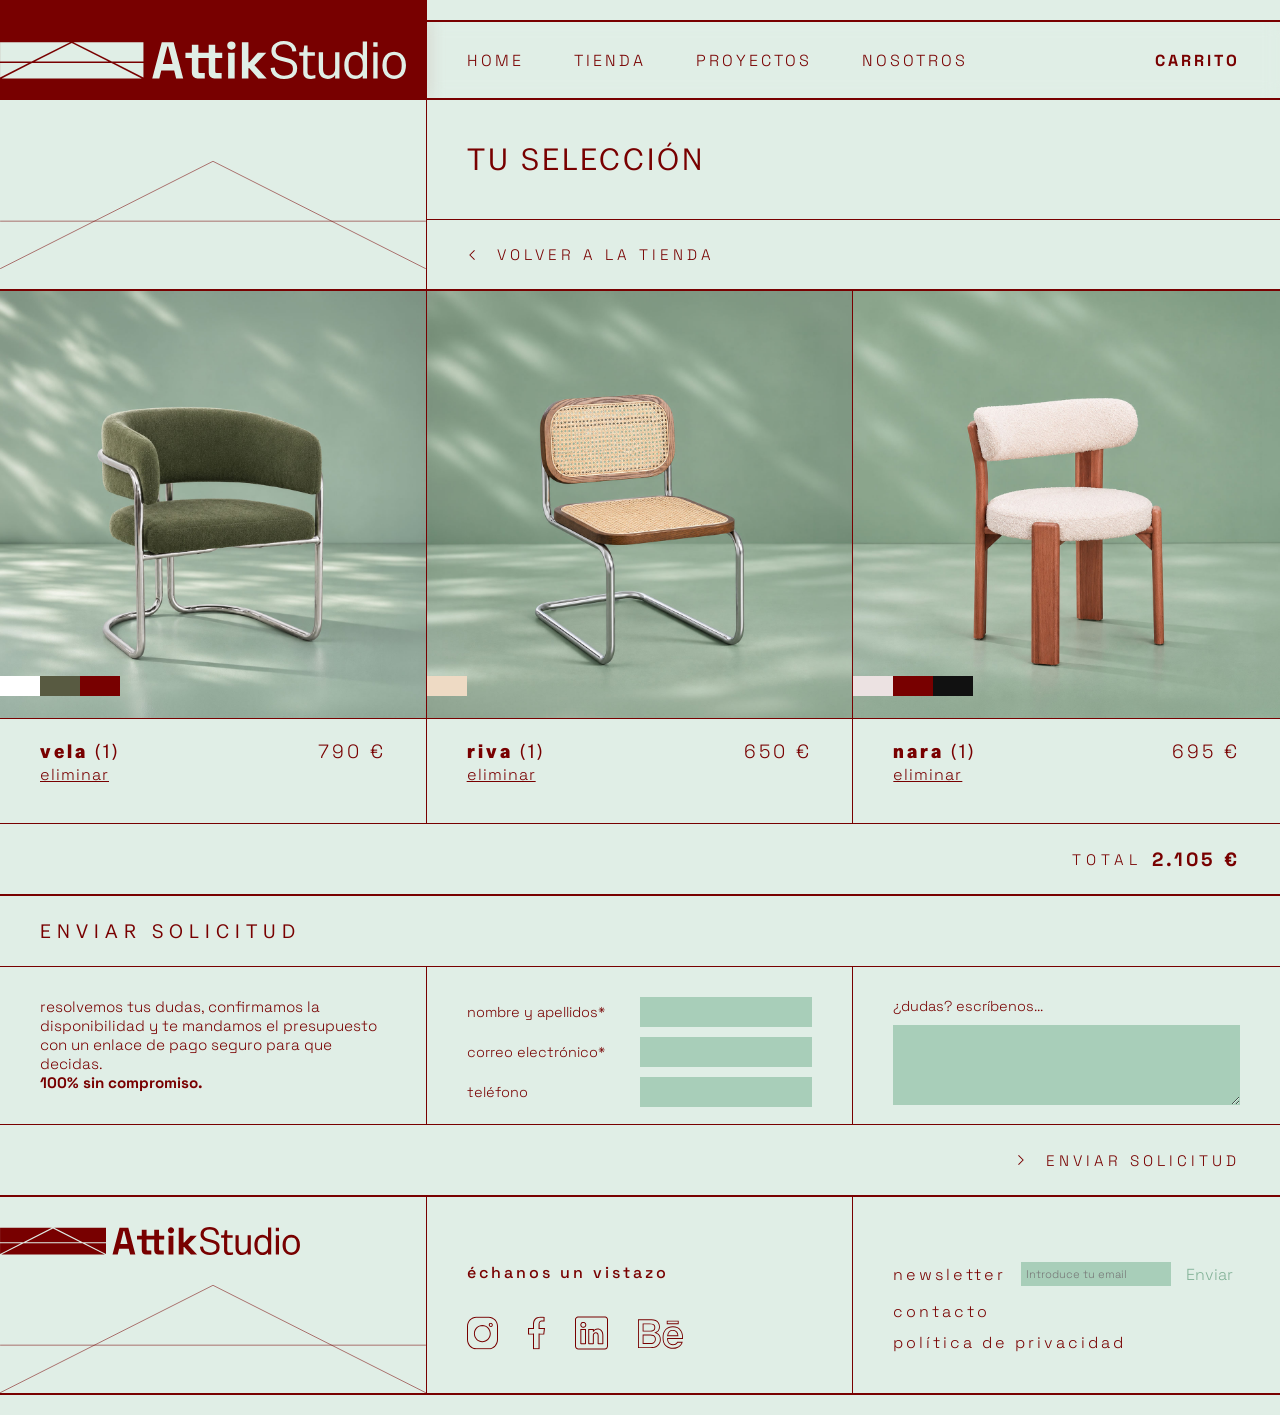
==== carrito.html @ 29d855f7 "Initial commit" ====
<!DOCTYPE html>
<html lang="en">

<head>
    <meta charset="UTF-8">
    <meta name="viewport" content="width=device-width, initial-scale=1.0">
    <title>Document</title>
    <link rel="stylesheet" href="css/carrito.css">

    <link rel="preconnect" href="https://fonts.googleapis.com">
    <link rel="preconnect" href="https://fonts.gstatic.com" crossorigin>
    <link
        href="https://fonts.googleapis.com/css2?family=Space+Grotesk:wght@300..700&family=Special+Gothic:wght@400..700&display=swap"
        rel="stylesheet">
</head>

<body>

    <!-- CABEZERA -->

    <header class="Header">
        <a href="index.html" class="Header-a">
            <img src="assets/Logo_AttikStudio_Negative.svg" alt="AttikStudio Logo" loading="lazy" class="Header-img">
        </a>

        <nav class="Header-nav">

            <button class="Hamburger" aria-label="Abrir menú" aria-expanded="false">
                <span class="Line"></span>
                <span class="Line"></span>
                <span class="Line"></span>
            </button>
            <ul class="Header-ulLeft">
                <li class="Header-liLeft">
                    <a href="index.html" class="Header-aLeft">Home</a>
                    <a href="tienda.html" class="Header-aLeft">Tienda</a>
                    <a href="proyectos.html" class="Header-aLeft">Proyectos</a>
                    <a href="nosotros.html" class="Header-aLeft">Nosotros</a>
                </li>
            </ul>
            <ul class="Header-ulRight">
                <li class="Header-liRight">
                    <a href="carrito.html" class="Header-aRight Header-aRight--bold">Carrito</a>
                </li>
            </ul>
        </nav>
    </header>

    <main>

        <!-- CABECERA PRODUCTOS SELECCIONADOS -->

        <div class="SelectedProducts-header">
            <div class="SelectedProducts-headerImgWrapper">
                <img src="assets/Simbolo_AttikStudio.svg" alt="Símbolo AttikStudio" loading="lazy" class="Product-headerImg">
            </div>
            <div class="SelectedProducts-headerTextWrapper">
                <h2 class="SelectedProducts-headerH2">Tu selección</h2>
                <a href="tienda.html" class="Button">
                    <img src="assets/Arrow.svg" alt="Arrow" loading="lazy" class="Button-symbol">
                    <span class="Button-text">Volver a la tienda</span>
                </a>
            </div>
        </div>


        <!-- PRODUCTOS SELECCIONADOS -->

        <div class="Selected-section">
            <div class="SelectedSection-productWrapper">
                <article class="Product-article">
                    <div class="Product-imgWrapper">
                        <img src="assets/Vela.jpg" alt="Sillón Cromado Vela" loading="lazy" class="Product-img">
                        <div class="Product-colors">
                            <div class="Product-color Blanco"></div>
                            <div class="Product-color VerdeMusgo"></div>
                            <div class="Product-color BurdeosOscuro"></div>
                        </div>
                    </div>
                    <div class="Product-info">
                        <div class="Product-description">
                            <h3 class="Product-descriptionH3">Vela <span class="Unidades">(1)</span></h3>
                            <span class="Product-buttonDelete">Eliminar</span>
                        </div>
                        <span class="Product-span">790 €</span>
                    </div>
                </article>
                <article class="Product-article">
                    <div class="Product-imgWrapper">
                        <img src="assets/Riva.jpg" alt="Silla de Ratán Riva" loading="lazy" class="Product-img">
                        <div class="Product-colors">
                            <div class="Product-color CremaAlmendra"></div>
                        </div>
                    </div>
                    <div class="Product-info">
                        <div class="Product-description">
                            <h3 class="Product-descriptionH3">Riva <span class="Unidades">(1)</span></h3>
                            <span class="Product-buttonDelete">Eliminar</span>
                        </div>
                        <span class="Product-span">650 €</span>
                    </div>
                </article>
                <article class="Product-article">
                    <div class="Product-imgWrapper">
                        <img src="assets/Nara.jpg" alt="Sillón Tapizado Nara" loading="lazy" class="Product-img">
                        <div class="Product-colors">
                            <div class="Product-color BlancoNiebla"></div>
                            <div class="Product-color BurdeosOscuro"></div>
                            <div class="Product-color NegroCarbon"></div>
                        </div>
                    </div>
                    <div class="Product-info">
                        <div class="Product-description">
                            <h3 class="Product-descriptionH3">Nara <span class="Unidades">(1)</span></h3>
                            <span class="Product-buttonDelete">Eliminar</span>
                        </div>
                        <span class="Product-span">695 €</span>
                    </div>
                </article>
                <div class="Product-amount">
                    <span class="Product-total">Total</span>
                    <span class="Product-euros">2.105 €</span>
                </div>
            </div>
        </div>

        <!-- FORMULARIO -->

        <section class="SelectedProducts-form">
            <div class="Form-title">
                <h2 class="Form-h2">Enviar solicitud</h2>
            </div>
            <div class="Form-content">
                <div class="Form-info">
                    <p class="Form-p">
                        resolvemos tus dudas, confirmamos
                        la disponibilidad y te mandamos el
                        presupuesto con un enlace de pago
                        seguro para que decidas. <br>
                        <strong>100% sin compromiso.</strong>
                    </p>
                </div>
                <form class="Form-fields">
                    <div class="Form-field">
                        <label for="nombre">nombre y apellidos*</label>
                        <input type="text" id="nombre" name="nombre" required>
                    </div>
                    <div class="Form-field">
                        <label for="correo">correo electrónico*</label>
                        <input type="email" id="correo" name="correo" required>
                    </div>
                    <div class="Form-field">
                        <label for="telefono">teléfono</label>
                        <input type="tel" id="telefono" name="telefono">
                    </div>
                </form>
                <div class="Form-message">
                    <label for="Message">¿dudas? escríbenos...</label>
                    <textarea id="Message" name="Message"></textarea>
                </div>
            </div>

            <div class="Form-submit">
                <button class="Form-button" type="submit" form="solicitud">
                    <img src="assets/Arrow.svg" alt="Arrow" loading="lazy" class="Button-symbol">
                    <span class="Button-text">Enviar solicitud</span>
                </button>
            </div>
        </section>

    </main>

    <!-- PIE -->

    <footer class="Footer">
        <div class="Footer-logos">
            <a href="index.html">
                <img src="assets/Logo_AttikStudio_Positive.svg" alt="Logo AttikStudio" loading="lazy" class="Footer-imgLogo">
            </a>
            <img src="assets/Simbolo_AttikStudio.svg" alt="Symbol AttikStudio" loading="lazy" class="Footer-imgSymbol">
        </div>
        <div class="Footer-socials">
            <span class="Socials-span">Échanos un vistazo</span>
            <ul class="Socials-ul">
                <li class="Socials-li">
                    <a href="https://www.instagram.com" class="Socials-a" target="_blank" rel="noopener noreferrer">
                        <img src="assets/Instagram.svg" alt="Instagram" loading="lazy" class="Socials-img">
                    </a>
                </li>
                <li class="Socials-li">
                    <a href="https://www.facebook.com" class="Socials-a" target="_blank" rel="noopener noreferrer">
                        <img src="assets/Facebook.svg" alt="Facebook" loading="lazy" class="Socials-img">
                    </a>
                </li>
                <li class="Socials-li">
                    <a href="https://www.linkedin.com" class="Socials-a" target="_blank" rel="noopener noreferrer">
                        <img src="assets/Linkedin.svg" alt="Linkedin" loading="lazy" class="Socials-img">
                    </a>
                </li>
                <li class="Socials-li">
                    <a href="https://www.behance.net" class="Socials-a" target="_blank" rel="noopener noreferrer">
                        <img src="assets/Behance.svg" alt="Behance" loading="lazy" class="Socials-img">
                    </a>
                </li>
            </ul>
        </div>
        <div class="Footer-contactLegals">
            <ul class="Contact-legalsUl">
                <li class="Contact-legalsLi">
                    <form action="/suscripcion" method="POST" class="Newsletter-form">
                        <label for="email-newsletter">Newsletter</label>
                        <input type="email" id="email-newsletter" name="email" placeholder="Introduce tu email"
                            required>
                        <button type="submit">Enviar</button>
                    </form>
                </li>
                <li class="Contact-legalsLi">
                    <a href="nosotros.html" class="Contact-legalsA">Contacto</a>
                </li>
                <li class="Contact-legalsLi">
                    <a href="politica-de-privacidad.html" class="Contact-legalsA">Política de privacidad</a>
                </li>
            </ul>
        </div>
    </footer>






</body>

</html>
---- css/carrito.css ----
:root {
    scroll-behavior: smooth;
    font-size: 100%;

    --borderSubtle: 1px solid #780000;
    --borderStrong: 2px solid #780000;

}

* {
    margin: 0;
    padding: 0;
    border: 0;
    box-sizing: border-box;
}

/* RESET BÁSICO */

li {
    list-style: none;
}

a {
    display: block;
    color: inherit;
    text-decoration: none;
}

p a {
    display: inline;
}

h1,
h2,
h3,
h4,
h5,
h6,
strong,
em,
mark,
pre,
code {
    font: inherit;
}

mark {
    background-color: transparent;
}

picture,
img,
video,
iframe {
    display: block;
    max-width: 100%;
    width: 100%;
    height: initial;
}

svg {
    display: block;
    width: initial;
    height: initial;
    fill: currentColor;
}

form,
input,
select,
option,
textarea,
label,
fieldset,
legend,
button {
    display: block;
    font: inherit;
    background-color: initial;
}

fieldset {
    border: none;
}

button,
label {
    cursor: pointer;
}

body {
    background-color: #E0EEE6;
    font-family: "Space Grotesk", sans-serif;
    color: #780000;
}

h1 {
    font-family: "Special Gothic", sans-serif;
    font-size: clamp(3.65rem, 4.8vw, 6.5rem);
    font-weight: 400;
    font-style: normal;
    text-transform: uppercase;
    letter-spacing: 3px;
    line-height: 1.5;
    text-decoration: underline;
    text-decoration-thickness: 2px;
    text-underline-offset: 0.35em;
}

h2 {
    font-family: "Special Gothic", sans-serif;
    font-size: clamp(1.8rem, 2.37vw, 3.21rem);
    font-weight: 400;
    font-style: normal;
    text-transform: uppercase;
    letter-spacing: 3px;
}

h3 {
    font-family: "Special Gothic", sans-serif;
    font-size: clamp(1.2rem, 1.33vw, 1.45rem);
    font-weight: 700;
    text-transform: lowercase;
    letter-spacing: 3px;
}

h4 {
    font-family: "Space Grotesk", sans-serif;
    font-size: clamp(0.95rem, 1.05vw, 1.15rem);
    font-weight: 700;
    text-transform: lowercase;
}

p {
    font-size: clamp(0.95rem, 1.05vw, 1.15rem);
    text-transform: lowercase;
}

.Form-button {
    color: #780000;
    font-family: "Space Grotesk", sans-serif;
    font-size: clamp(0.95rem, 1.05vw, 1.15rem);
    font-weight: 300;
    text-transform: uppercase;
    letter-spacing: 4px;
    min-height: 70px;
}

.Button {
    font-family: "Space Grotesk", sans-serif;
    font-size: clamp(0.95rem, 1.05vw, 1.15rem);
    font-weight: 300;
    text-transform: uppercase;
    letter-spacing: 4px;
    min-height: 70px;
}

/* CABEZERA */

.Header {
    width: 100%;
    min-height: 100px;


    display: grid;
    grid-template-columns: 1fr 2fr;

    padding-top: 20px;


    position: sticky;
    top: 0;
    z-index: 2;
    border-bottom: 2px solid #780000;



    .Header-a {
        background-color: #780000;
        border-top: var(--borderStrong);
        border-right: var(--borderSubtle);

        display: flex;
        flex-flow: row nowrap;
        justify-content: start;
        align-items: center;

        margin-top: -20px;
        padding-top: 20px;
    }

    .Header-img {
        width: 100%;
        min-width: 400px;
        padding-right: 20px;
    }

    .Header-nav {
        width: 100%;
        min-height: 50px;
        border-top: 2px solid #780000;

        color: #780000;
        font-weight: 300;
        letter-spacing: 3px;
        text-transform: uppercase;
        backdrop-filter: blur(8px);

        display: flex;
        flex-flow: row nowrap;
        justify-content: space-between;
        align-items: center;

        padding: 0 40px;

        @media (max-width:1200px) {
            .Header-ulLeft {
                display: none;
            }

            .Hamburger {
                display: flex;
            }
        }
    }

}

.Hamburger {
    display: none;
    flex-direction: column;
    justify-content: space-between;
    width: 30px;
    height: 22px;
}

.Line {
    width: 100%;
    height: 2px;
    background-color: #780000;
}

.Header-ulLeft {}

.Header-liLeft {
    display: flex;
    flex-flow: row nowrap;
    justify-content: start;
    align-items: center;
    gap: 50px;
}

.Header-aLeft {}

.Header-ulRight {}

.Header-liRight {
    display: flex;
    flex-flow: row nowrap;
    justify-content: end;
    align-items: center;
    gap: 20px;
}

.Header-aRight {}

.Header-aRight--bold {
    font-weight: 800;
}

/* CABECERA PRODUCTOS SELECCIONADOS */

.SelectedProducts-header {
    width: 100%;
    min-height: 150px;

    display: grid;
    grid-template-columns: 1fr 2fr;

    .SelectedProducts-headerImgWrapper {
        min-width: 400px;
        position: relative;
        border-right: var(--borderSubtle);
    }

    .Product-headerImg {
        width: 100%;
        position: absolute;
        bottom: 20px;
    }

    .SelectedProducts-headerTextWrapper {
        display: grid;
        grid-template-rows: 1fr 70px;
    }

    .SelectedProducts-headerH2 {
        padding: 40px;
    }

    .Button {
        width: 100%;

        display: flex;
        flex-flow: row nowrap;
        justify-content: start;
        align-items: center;
        padding: 0 40px;
        gap: 20px;

        border-top: var(--borderSubtle);
    }

    .Button-symbol {
        width: 10px;
        height: 10px;
        rotate: 180deg;
    }

    .Button-text {}

}

/* PRODUCTOS SELECCIONADOS */

.Selected-section {
    width: 100%;
    border-top: var(--borderStrong);
}

.SelectedSection-productWrapper {
    display: grid;
    grid-template-columns: repeat(3, 1fr);
    grid-template-rows: 1fr 70px;

    >*:not(:nth-child(3n)):not(.Product-amount) {
        border-right: var(--borderSubtle);
    }

    .Product-article {

        display: grid;
        grid-template-rows: 4fr 1fr;
    }

    .Product-imgWrapper {
        position: relative;
    }

    .Product-img {
        width: 100%;
        min-height: 100%;
        background-color: white;
        object-fit: cover;
    }

    .Product-colors {
        display: flex;
        flex-flow: row nowrap;
        justify-content: start;
        align-items: center;

        position: absolute;
        bottom: 5%;
    }

    .Product-color {
        width: 40px;
        min-height: 20px;
    }

    .BlancoNiebla {
        background-color: #ECE2E2;
    }

    .BurdeosOscuro {
        background-color: #780000;
    }

    .NegroCarbon {
        background-color: #111111;
    }

    .Blanco {
        background-color: white;
    }

    .VerdeMusgo {
        background-color: #585A41;
    }

    .GrisPizarra {
        background-color: #7C7C7C;
    }

    .CremaAlmendra {
        background-color: #EEDAC4;
    }

    .OcreDorado {
        background-color: #D19A5F;
    }

    .Product-info {
        border-top: var(--borderSubtle);
        border-bottom: var(--borderSubtle);

        display: flex;
        flex-flow: row nowrap;
        justify-content: space-between;
        align-items: start;
    }

    .Product-description {
        margin: 20px 5px 20px 40px;
    }

    .Product-descriptionH3 {

        .Unidades {
            font-weight: 200;
        }
    }

    .Product-buttonDelete {
        font-weight: 200;
        letter-spacing: 1px;
        text-transform: lowercase;
        text-decoration: underline;
    }

    .Product-span {
        margin: 20px 40px 20px 5px;
        font-weight: 200;
        font-size: clamp(1.2rem, 1.33vw, 1.45rem);
        letter-spacing: 3px;
        white-space: nowrap;
    }

    .Product-amount {
        display: flex;
        flex-flow: row nowrap;
        justify-content: end;
        align-items: center;
        gap: 10px;
        margin: auto 40px;

        grid-column: span 1/-1;
    }

    .Product-total {
        font-size: clamp(0.95rem, 1.05vw, 1.15rem);
        font-weight: 100;
        text-transform: uppercase;
        letter-spacing: 5px;
    }

    .Product-euros {
        font-size: clamp(1.2rem, 1.33vw, 1.45rem);
        letter-spacing: 3px;
        font-weight: 700;
    }

}

/* FORMULARIO */

.SelectedProducts-form {

    width: 100%;
    border-top: var(--borderStrong);

    .Form-title {
        width: 100%;
        min-height: 70px;
        display: flex;
        flex-flow: row nowrap;
        justify-content: start;
        align-items: center;

        margin: auto 40px;
    }

    .Form-h2 {
        font-size: clamp(1.2rem, 1.33vw, 1.45rem);
        font-weight: 400;
        text-transform: uppercase;
        letter-spacing: 6px;
    }

    .Form-content {
        display: grid;
        grid-template-columns: repeat(3, 1fr);
        min-height: 158px;
        border-top: var(--borderSubtle);

    }

    .Form-info {
        display: flex;
        flex-flow: row nowrap;
        justify-content: start;
        align-items: start;
        padding-top: 30px;
        border-right: var(--borderSubtle);
    }

    .Form-p {
        font-weight: 300;
        padding: 0 40px;

        strong {
            font-weight: 700;
        }
    }

    .Form-fields {
        display: flex;
        flex-flow: column nowrap;
        justify-content: start;
        align-items: start;
        gap: 10px;
        padding: 30px 40px 0 40px;
        border-right: var(--borderSubtle);
    }

    .Form-field {
        width: 100%;
        font-weight: 300;
        font-size: 0.9rem;

        display: flex;
        flex-flow: row nowrap;
        justify-content: space-between;
        align-items: center;
        gap: 10px;

        input {
            width: 50%;
            min-width: 150px;
            min-height: 30px;
            background-color: #a8ceb9;
            font-size: 0.9rem;
            color: #780000;
            padding: 5px;
        }
    }

    .Form-message {
        width: 100%;

        display: flex;
        flex-flow: column nowrap;
        justify-content: start;
        align-items: start;

        padding: 30px 40px 0 40px;
        gap: 10px;

        label {
            font-size: 0.9rem;
            font-weight: 300;
        }

        textarea {
            width: 100%;
            min-height: 80px;
            background-color: #a8ceb9;
            font-size: 0.9rem;
            color: #780000;
            padding: 5px;
        }
    }

    .Form-submit {

        border-top: var(--borderSubtle);

        display: flex;
        flex-flow: row nowrap;
        justify-content: end;
        align-items: center;

        .Form-button {
            width: auto;
            min-height: 70px;

            display: flex;
            flex-flow: row nowrap;
            justify-content: end;
            align-items: center;
            margin: 0 40px;
            gap: 20px;
        }

        .Button-symbol {
            width: 10px;
            height: 10px;
        }
    }
}

/* PIE */

.Footer {
    width: 100%;
    min-height: 220px;
    border-top: var(--borderStrong);

    display: grid;
    grid-template-columns: repeat(3, 1fr);

    padding-bottom: 20px;

    .Footer-logos {
        border-right: var(--borderSubtle);
        border-bottom: var(--borderStrong);
        display: flex;
        flex-flow: column nowrap;
        justify-content: space-between;
        align-items: start;
    }

    .Footer-imgLogo {
        width: 100%;
        padding-top: 30px;
        padding-right: 20px;
    }

    .Footer-imgSymbol {
        width: 100%;
        min-height: 100px;
    }

    .Footer-socials {
        border-right: var(--borderSubtle);
        border-bottom: var(--borderStrong);

        display: flex;
        flex-flow: column nowrap;
        justify-content: end;
        align-items: start;

        gap: 30px;
    }

    .Socials-span {
        font-weight: 500;
        letter-spacing: 3px;
        text-transform: lowercase;
        margin-left: 40px;
    }

    .Socials-ul {
        display: flex;
        flex-flow: row nowrap;
        justify-content: start;
        align-items: center;
        margin: 0 0 40px 40px;
        gap: 30px;
    }

    .Socials-li {}

    .Socials-a {}

    .Socials-img {

        height: 40px;
    }

    .Footer-contactLegals {
        border-bottom: var(--borderStrong);

        display: flex;
        flex: row nowrap;
        justify-content: start;
        align-items: end;


    }

    .Contact-legalsUl {

        display: flex;
        flex-flow: column nowrap;
        justify-content: end;
        align-items: start;
        margin: 0 0 40px 40px;
        gap: 10px;
    }

    .Contact-legalsLi {
        font-weight: 300;
        letter-spacing: 3px;
        text-transform: lowercase;
    }

    .Contact-legalsA {}

    .Newsletter-form {
        display: flex;
        flex-flow: row nowrap;
        justify-content: start;
        align-items: center;

        gap: 10px;

        input {
            width: 150px;
            background-color: #a8ceb9;
            font-size: 0.7rem;
            color: #780000;
            margin: 5px;
            padding: 5px;
        }

        button {
            color: #83b298;
        }
    }
}
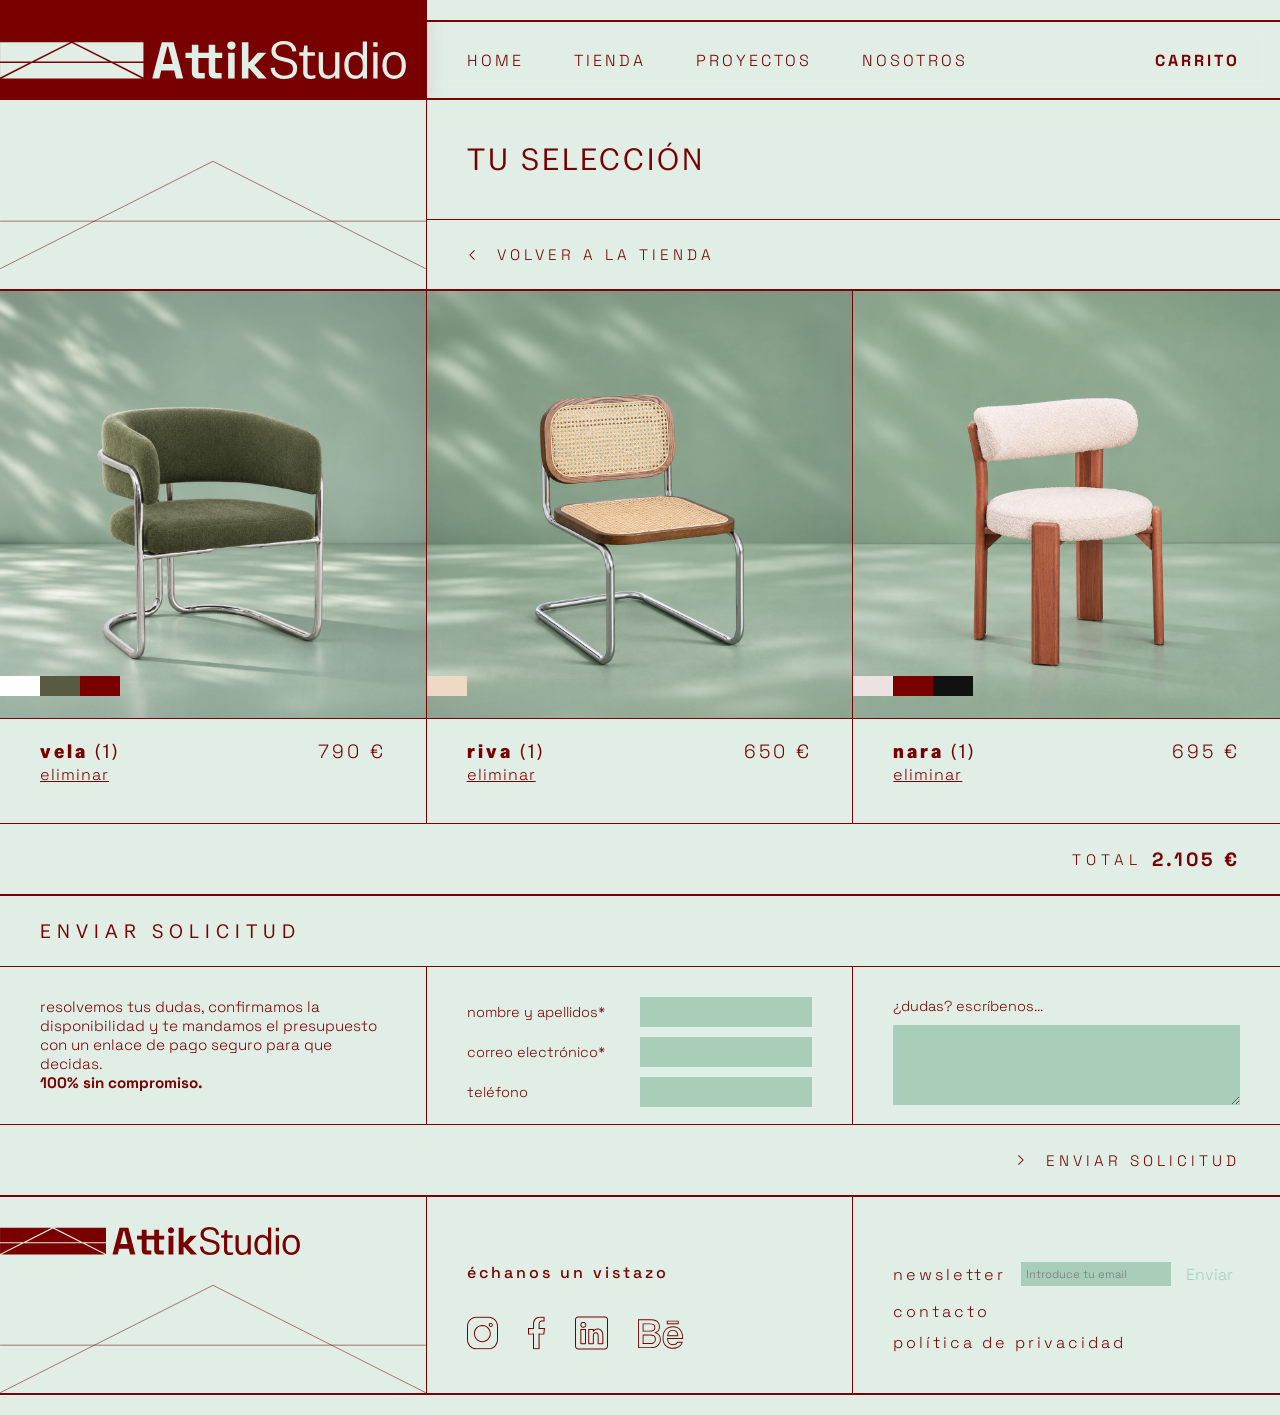
==== commit 87ce632b: "Corrección Nombres Clases (SUIT CSS) He rectificado algunos nombres de clases para seguir las normas" ====
--- a/carrito.html
+++ b/carrito.html
@@ -25,7 +25,7 @@
 
         <nav class="Header-nav">
 
-            <button class="Hamburger" aria-label="Abrir menú" aria-expanded="false">
+            <button class="Header-hamburger" aria-label="Abrir menú" aria-expanded="false">
                 <span class="Line"></span>
                 <span class="Line"></span>
                 <span class="Line"></span>
@@ -50,12 +50,12 @@
 
         <!-- CABECERA PRODUCTOS SELECCIONADOS -->
 
-        <div class="SelectedProducts-header">
-            <div class="SelectedProducts-headerImgWrapper">
-                <img src="assets/Simbolo_AttikStudio.svg" alt="Símbolo AttikStudio" loading="lazy" class="Product-headerImg">
-            </div>
-            <div class="SelectedProducts-headerTextWrapper">
-                <h2 class="SelectedProducts-headerH2">Tu selección</h2>
+        <div class="SelectedProductsHeader">
+            <div class="SelectedProductsHeader-imgWrapper">
+                <img src="assets/Simbolo_AttikStudio.svg" alt="Símbolo AttikStudio" loading="lazy" class="SelectedProductsHeader-img">
+            </div>
+            <div class="SelectedProductsHeader-textWrapper">
+                <h2 class="SelectedProductsHeader-h2">Tu selección</h2>
                 <a href="tienda.html" class="Button">
                     <img src="assets/Arrow.svg" alt="Arrow" loading="lazy" class="Button-symbol">
                     <span class="Button-text">Volver a la tienda</span>
@@ -66,7 +66,7 @@
 
         <!-- PRODUCTOS SELECCIONADOS -->
 
-        <div class="Selected-section">
+        <div class="SelectedSection">
             <div class="SelectedSection-productWrapper">
                 <article class="Product-article">
                     <div class="Product-imgWrapper">
@@ -126,13 +126,13 @@
 
         <!-- FORMULARIO -->
 
-        <section class="SelectedProducts-form">
-            <div class="Form-title">
-                <h2 class="Form-h2">Enviar solicitud</h2>
-            </div>
-            <div class="Form-content">
-                <div class="Form-info">
-                    <p class="Form-p">
+        <section class="SelectedProductsForm">
+            <div class="SelectedProductsForm-title">
+                <h2 class="SelectedProductsForm-h2">Enviar solicitud</h2>
+            </div>
+            <div class="SelectedProductsForm-content">
+                <div class="SelectedProductsForm-info">
+                    <p class="SelectedProductsForm-p">
                         resolvemos tus dudas, confirmamos
                         la disponibilidad y te mandamos el
                         presupuesto con un enlace de pago
@@ -140,21 +140,21 @@
                         <strong>100% sin compromiso.</strong>
                     </p>
                 </div>
-                <form class="Form-fields">
-                    <div class="Form-field">
+                <form class="SelectedProductsForm-fields">
+                    <div class="SelectedProductsForm-field">
                         <label for="nombre">nombre y apellidos*</label>
                         <input type="text" id="nombre" name="nombre" required>
                     </div>
-                    <div class="Form-field">
+                    <div class="SelectedProductsForm-field">
                         <label for="correo">correo electrónico*</label>
                         <input type="email" id="correo" name="correo" required>
                     </div>
-                    <div class="Form-field">
+                    <div class="SelectedProductsForm-field">
                         <label for="telefono">teléfono</label>
                         <input type="tel" id="telefono" name="telefono">
                     </div>
                 </form>
-                <div class="Form-message">
+                <div class="SelectedProductsForm-message">
                     <label for="Message">¿dudas? escríbenos...</label>
                     <textarea id="Message" name="Message"></textarea>
                 </div>
@@ -205,30 +205,25 @@
             </ul>
         </div>
         <div class="Footer-contactLegals">
-            <ul class="Contact-legalsUl">
-                <li class="Contact-legalsLi">
-                    <form action="/suscripcion" method="POST" class="Newsletter-form">
+            <ul class="ContactLegals-ul">
+                <li class="ContactLegals-li">
+                    <form action="/suscripcion" method="POST" class="ContactLegals-form">
                         <label for="email-newsletter">Newsletter</label>
                         <input type="email" id="email-newsletter" name="email" placeholder="Introduce tu email"
                             required>
                         <button type="submit">Enviar</button>
                     </form>
                 </li>
-                <li class="Contact-legalsLi">
-                    <a href="nosotros.html" class="Contact-legalsA">Contacto</a>
-                </li>
-                <li class="Contact-legalsLi">
+                <li class="ContactLegals-li">
+                    <a href="nosotros.html" class="ContactLegals-a">Contacto</a>
+                </li>
+                <li class="ContactLegals-li">
                     <a href="politica-de-privacidad.html" class="Contact-legalsA">Política de privacidad</a>
                 </li>
             </ul>
         </div>
     </footer>
 
-
-
-
-
-
 </body>
 
 </html>
--- a/css/carrito.css
+++ b/css/carrito.css
@@ -2,8 +2,12 @@
     scroll-behavior: smooth;
     font-size: 100%;
 
-    --borderSubtle: 1px solid #780000;
-    --borderStrong: 2px solid #780000;
+    --borderSubtle: 1px solid var(--burdeos);
+    --borderStrong: 2px solid var(--burdeos);
+
+    --burdeos: #780000;
+    --greenMint: #E0EEE6;
+    --greenSage: #a8ceb9;
 
 }
 
@@ -89,7 +93,7 @@
 }
 
 body {
-    background-color: #E0EEE6;
+    background-color: var(--greenMint);
     font-family: "Space Grotesk", sans-serif;
     color: #780000;
 }
@@ -137,7 +141,7 @@
 }
 
 .Form-button {
-    color: #780000;
+    color: var(--burdeos);
     font-family: "Space Grotesk", sans-serif;
     font-size: clamp(0.95rem, 1.05vw, 1.15rem);
     font-weight: 300;
@@ -171,12 +175,12 @@
     position: sticky;
     top: 0;
     z-index: 2;
-    border-bottom: 2px solid #780000;
+    border-bottom: 2px solid var(--burdeos);
 
 
 
     .Header-a {
-        background-color: #780000;
+        background-color: var(--burdeos);
         border-top: var(--borderStrong);
         border-right: var(--borderSubtle);
 
@@ -198,9 +202,9 @@
     .Header-nav {
         width: 100%;
         min-height: 50px;
-        border-top: 2px solid #780000;
-
-        color: #780000;
+        border-top: 2px solid var(--burdeos);
+
+        color: var(--burdeos);
         font-weight: 300;
         letter-spacing: 3px;
         text-transform: uppercase;
@@ -218,7 +222,7 @@
                 display: none;
             }
 
-            .Hamburger {
+            .Header-hamburger {
                 display: flex;
             }
         }
@@ -226,7 +230,7 @@
 
 }
 
-.Hamburger {
+.Header-hamburger {
     display: none;
     flex-direction: column;
     justify-content: space-between;
@@ -237,7 +241,7 @@
 .Line {
     width: 100%;
     height: 2px;
-    background-color: #780000;
+    background-color: var(--burdeos);
 }
 
 .Header-ulLeft {}
@@ -270,31 +274,31 @@
 
 /* CABECERA PRODUCTOS SELECCIONADOS */
 
-.SelectedProducts-header {
+.SelectedProductsHeader {
     width: 100%;
     min-height: 150px;
 
     display: grid;
     grid-template-columns: 1fr 2fr;
 
-    .SelectedProducts-headerImgWrapper {
+    .SelectedProductsHeader-imgWrapper {
         min-width: 400px;
         position: relative;
         border-right: var(--borderSubtle);
     }
 
-    .Product-headerImg {
+    .SelectedProductsHeader-img {
         width: 100%;
         position: absolute;
         bottom: 20px;
     }
 
-    .SelectedProducts-headerTextWrapper {
+    .SelectedProductsHeader-textWrapper {
         display: grid;
         grid-template-rows: 1fr 70px;
     }
 
-    .SelectedProducts-headerH2 {
+    .SelectedProductsHeader-h2 {
         padding: 40px;
     }
 
@@ -323,7 +327,7 @@
 
 /* PRODUCTOS SELECCIONADOS */
 
-.Selected-section {
+.SelectedSection {
     width: 100%;
     border-top: var(--borderStrong);
 }
@@ -350,7 +354,6 @@
     .Product-img {
         width: 100%;
         min-height: 100%;
-        background-color: white;
         object-fit: cover;
     }
 
@@ -465,12 +468,12 @@
 
 /* FORMULARIO */
 
-.SelectedProducts-form {
+.SelectedProductsForm {
 
     width: 100%;
     border-top: var(--borderStrong);
 
-    .Form-title {
+    .SelectedProductsForm-title {
         width: 100%;
         min-height: 70px;
         display: flex;
@@ -481,14 +484,14 @@
         margin: auto 40px;
     }
 
-    .Form-h2 {
+    .SelectedProductsForm-h2 {
         font-size: clamp(1.2rem, 1.33vw, 1.45rem);
         font-weight: 400;
         text-transform: uppercase;
         letter-spacing: 6px;
     }
 
-    .Form-content {
+    .SelectedProductsForm-content {
         display: grid;
         grid-template-columns: repeat(3, 1fr);
         min-height: 158px;
@@ -496,7 +499,7 @@
 
     }
 
-    .Form-info {
+    .SelectedProductsForm-info {
         display: flex;
         flex-flow: row nowrap;
         justify-content: start;
@@ -505,7 +508,7 @@
         border-right: var(--borderSubtle);
     }
 
-    .Form-p {
+    .SelectedProductsForm-p {
         font-weight: 300;
         padding: 0 40px;
 
@@ -514,7 +517,7 @@
         }
     }
 
-    .Form-fields {
+    .SelectedProductsForm-fields {
         display: flex;
         flex-flow: column nowrap;
         justify-content: start;
@@ -524,7 +527,7 @@
         border-right: var(--borderSubtle);
     }
 
-    .Form-field {
+    .SelectedProductsForm-field {
         width: 100%;
         font-weight: 300;
         font-size: 0.9rem;
@@ -539,14 +542,14 @@
             width: 50%;
             min-width: 150px;
             min-height: 30px;
-            background-color: #a8ceb9;
+            background-color: var(--greenSage);
             font-size: 0.9rem;
-            color: #780000;
+            color: var(--burdeos);
             padding: 5px;
         }
     }
 
-    .Form-message {
+    .SelectedProductsForm-message {
         width: 100%;
 
         display: flex;
@@ -565,9 +568,9 @@
         textarea {
             width: 100%;
             min-height: 80px;
-            background-color: #a8ceb9;
+            background-color: var(--greenSage);
             font-size: 0.9rem;
-            color: #780000;
+            color: var(--burdeos);
             padding: 5px;
         }
     }
@@ -680,7 +683,7 @@
 
     }
 
-    .Contact-legalsUl {
+    .ContactLegals-ul {
 
         display: flex;
         flex-flow: column nowrap;
@@ -690,15 +693,15 @@
         gap: 10px;
     }
 
-    .Contact-legalsLi {
+    .ContactLegals-li {
         font-weight: 300;
         letter-spacing: 3px;
         text-transform: lowercase;
     }
 
-    .Contact-legalsA {}
-
-    .Newsletter-form {
+    .ContactLegals-a {}
+
+    .ContactLegals-form {
         display: flex;
         flex-flow: row nowrap;
         justify-content: start;
@@ -708,15 +711,15 @@
 
         input {
             width: 150px;
-            background-color: #a8ceb9;
+            background-color: var(--greenSage);
             font-size: 0.7rem;
-            color: #780000;
+            color: var(--burdeos);
             margin: 5px;
             padding: 5px;
         }
 
         button {
-            color: #83b298;
+            color: var(--greenSage);
         }
     }
 }
